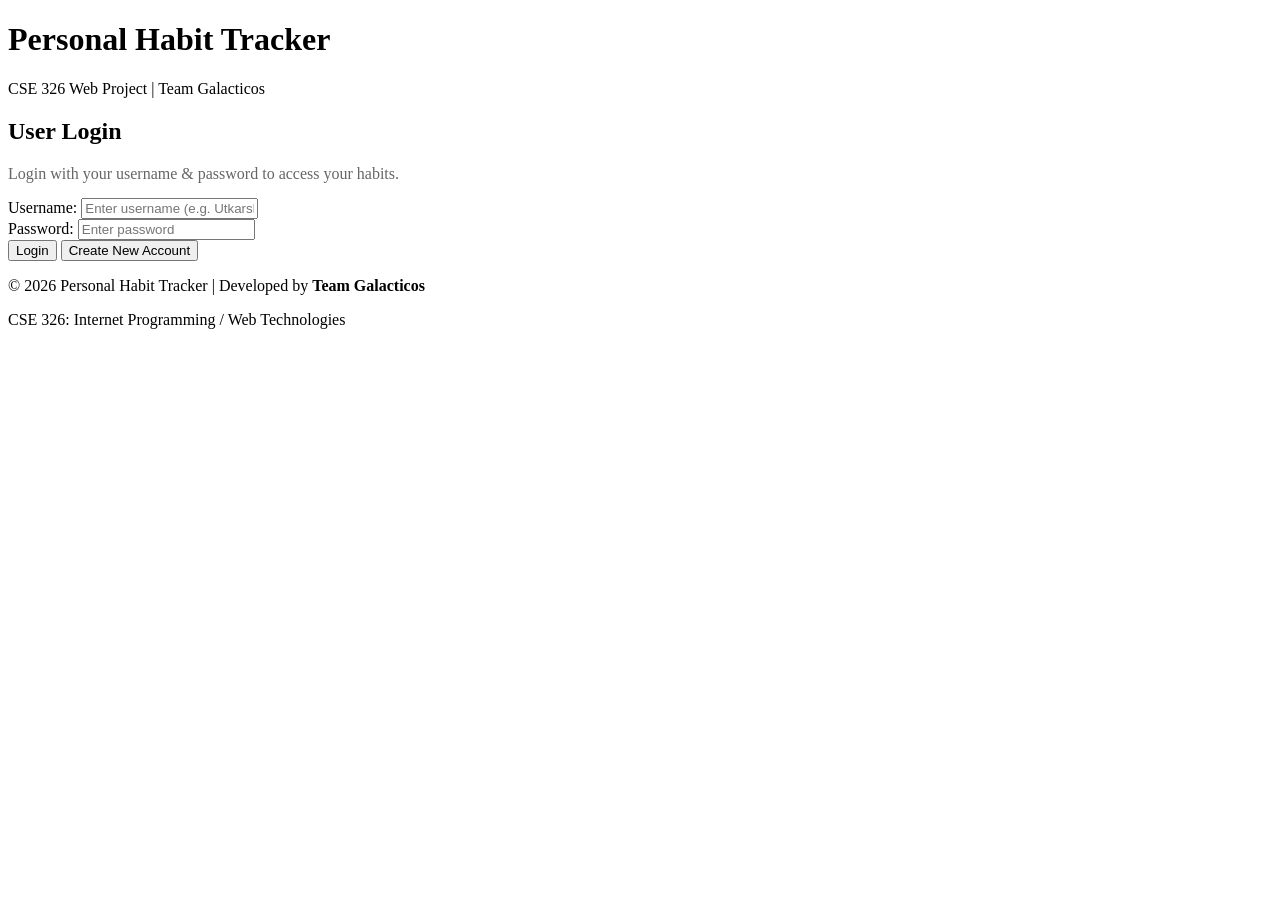
==== index.html @ 127b96db "Add files via upload" ====
<!DOCTYPE html>
<html lang="en">
<head>
  <meta charset="UTF-8">
  <meta name="viewport" content="width=device-width, initial-scale=1.0">
  <title>Personal Habit Tracker - Team Galacticos</title>
  <link rel="stylesheet" href="css/style.css">
</head>
<body>

  <!-- Header Section -->
  <header>
    <div class="header-container">
      <h1>Personal Habit Tracker</h1>
      <p class="subtitle">CSE 326 Web Project | Team Galacticos</p>
    </div>
    <div id="userBar" class="user-bar" style="display: none;">
      <span>Welcome, <strong id="userNameDisplay">User</strong>!</span>
      <button id="logoutBtn" class="btn-logout" onclick="logoutUser()">Logout</button>
    </div>
  </header>

  <main class="container">
    <!-- User Authentication Section (Login & Registration) -->
    <section id="authSection" class="card">
      <h2 id="authTitle">User Login</h2>
      <p id="authSubtitle" style="color: #666; margin-bottom: 15px;">Login with your username & password to access your habits.</p>
      <form id="authForm" onsubmit="handleAuth(event)">
        <div class="form-group">
          <label for="username">Username:</label>
          <input type="text" id="username" placeholder="Enter username (e.g. Utkarsh)" required>
        </div>
        <div class="form-group">
          <label for="password">Password:</label>
          <input type="password" id="password" placeholder="Enter password" required>
        </div>
        <button type="submit" id="authSubmitBtn" class="btn btn-primary">Login</button>
        <button type="button" id="toggleAuthBtn" class="btn btn-secondary" onclick="toggleAuthMode()">Create New Account</button>
      </form>
    </section>

    <!-- Main Habit Tracker App (Visible after Login) -->
    <section id="appSection" style="display: none;">
      
      <!-- Dashboard Summary -->
      <div class="dashboard">
        <div class="stat-box">
          <h3 id="totalCount">0</h3>
          <p>Total Habits</p>
        </div>
        <div class="stat-box">
          <h3 id="completedCount">0</h3>
          <p>Completed</p>
        </div>
        <div class="stat-box">
          <h3 id="pendingCount">0</h3>
          <p>Pending</p>
        </div>
      </div>

      <!-- Progress Bar -->
      <div class="progress-container">
        <div class="progress-info">
          <span>Overall Daily Progress:</span>
          <strong id="progressPercent">0%</strong>
        </div>
        <div class="progress-bar-bg">
          <div id="progressBar" class="progress-bar-fill"></div>
        </div>
      </div>

      <!-- Add / Edit Habit Form -->
      <div class="card">
        <h2 id="formTitle">Add New Habit</h2>
        <form id="habitForm" onsubmit="saveHabit(event)">
          <input type="hidden" id="editIndex" value="-1">
          
          <div class="form-grid">
            <div class="form-group">
              <label for="habitTitle">Habit Name:</label>
              <input type="text" id="habitTitle" placeholder="e.g. Morning Jog, Read 10 Pages" required>
            </div>
            
            <div class="form-group">
              <label for="habitCategory">Category:</label>
              <select id="habitCategory">
                <option value="Health">Health</option>
                <option value="Study">Study</option>
                <option value="Fitness">Fitness</option>
                <option value="Productivity">Productivity</option>
              </select>
            </div>

            <div class="form-group">
              <label for="habitPriority">Priority:</label>
              <select id="habitPriority">
                <option value="High">High</option>
                <option value="Medium" selected>Medium</option>
                <option value="Low">Low</option>
              </select>
            </div>

            <div class="form-group">
              <label for="habitSchedule">Schedule / Frequency:</label>
              <select id="habitSchedule">
                <option value="Daily">Daily</option>
                <option value="Weekly">Weekly</option>
                <option value="Weekdays">Weekdays</option>
              </select>
            </div>
          </div>

          <button type="submit" id="submitBtn" class="btn btn-primary">Add Habit</button>
          <button type="button" id="cancelBtn" class="btn btn-secondary" style="display: none;" onclick="cancelEdit()">Cancel Edit</button>
        </form>
      </div>

      <!-- Search and Filter Bar -->
      <div class="filter-bar">
        <input type="text" id="searchInput" placeholder="Search habits..." oninput="renderHabits()">
        <select id="filterCategory" onchange="renderHabits()">
          <option value="All">All Categories</option>
          <option value="Health">Health</option>
          <option value="Study">Study</option>
          <option value="Fitness">Fitness</option>
          <option value="Productivity">Productivity</option>
        </select>
        <select id="filterStatus" onchange="renderHabits()">
          <option value="All">All Status</option>
          <option value="Completed">Completed</option>
          <option value="Pending">Pending</option>
        </select>
      </div>

      <!-- Habits List -->
      <div id="habitList" class="habit-list">
        <!-- Rendered dynamically by script.js -->
      </div>
    </section>
  </main>

  <!-- Footer -->
  <footer>
    <p>&copy; 2026 Personal Habit Tracker | Developed by <strong>Team Galacticos</strong></p>
    <p>CSE 326: Internet Programming / Web Technologies</p>
  </footer>

  <script src="js/script.js"></script>
</body>
</html>
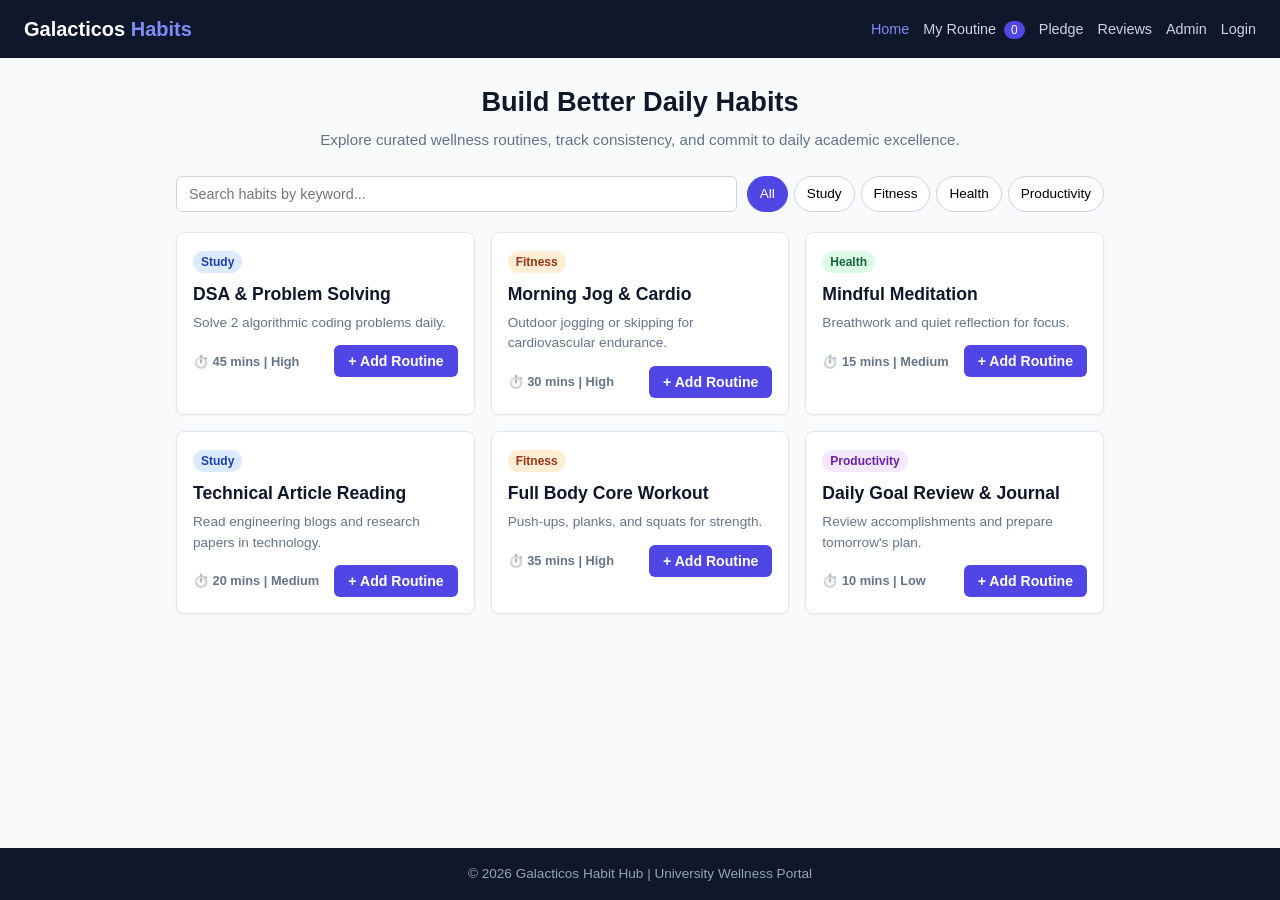
==== commit 10b0b454: "Add files via upload" ====
--- a/index.html
+++ b/index.html
@@ -3,148 +3,47 @@
 <head>
   <meta charset="UTF-8">
   <meta name="viewport" content="width=device-width, initial-scale=1.0">
-  <title>Personal Habit Tracker - Team Galacticos</title>
-  <link rel="stylesheet" href="css/style.css">
+  <title>Galacticos Habits - Student Wellness Portal</title>
+  <link rel="stylesheet" href="styles.css">
 </head>
 <body>
-
-  <!-- Header Section -->
-  <header>
-    <div class="header-container">
-      <h1>Personal Habit Tracker</h1>
-      <p class="subtitle">CSE 326 Web Project | Team Galacticos</p>
-    </div>
-    <div id="userBar" class="user-bar" style="display: none;">
-      <span>Welcome, <strong id="userNameDisplay">User</strong>!</span>
-      <button id="logoutBtn" class="btn-logout" onclick="logoutUser()">Logout</button>
-    </div>
-  </header>
+  <nav>
+    <a href="index.html" class="logo">Galacticos <span>Habits</span></a>
+    <ul class="nav-links">
+      <li><a href="index.html" class="active">Home</a></li>
+      <li><a href="routine.html">My Routine <span class="cart-badge" id="cartBadge">0</span></a></li>
+      <li><a href="pledge.html">Pledge</a></li>
+      <li><a href="reviews.html">Reviews</a></li>
+      <li><a href="admin.html">Admin</a></li>
+      <li id="authLink"><a href="login.html">Login</a></li>
+    </ul>
+  </nav>
 
   <main class="container">
-    <!-- User Authentication Section (Login & Registration) -->
-    <section id="authSection" class="card">
-      <h2 id="authTitle">User Login</h2>
-      <p id="authSubtitle" style="color: #666; margin-bottom: 15px;">Login with your username & password to access your habits.</p>
-      <form id="authForm" onsubmit="handleAuth(event)">
-        <div class="form-group">
-          <label for="username">Username:</label>
-          <input type="text" id="username" placeholder="Enter username (e.g. Utkarsh)" required>
-        </div>
-        <div class="form-group">
-          <label for="password">Password:</label>
-          <input type="password" id="password" placeholder="Enter password" required>
-        </div>
-        <button type="submit" id="authSubmitBtn" class="btn btn-primary">Login</button>
-        <button type="button" id="toggleAuthBtn" class="btn btn-secondary" onclick="toggleAuthMode()">Create New Account</button>
-      </form>
+    <section class="hero">
+      <h1>Build Better Daily Habits</h1>
+      <p>Explore curated wellness routines, track consistency, and commit to daily academic excellence.</p>
     </section>
 
-    <!-- Main Habit Tracker App (Visible after Login) -->
-    <section id="appSection" style="display: none;">
-      
-      <!-- Dashboard Summary -->
-      <div class="dashboard">
-        <div class="stat-box">
-          <h3 id="totalCount">0</h3>
-          <p>Total Habits</p>
-        </div>
-        <div class="stat-box">
-          <h3 id="completedCount">0</h3>
-          <p>Completed</p>
-        </div>
-        <div class="stat-box">
-          <h3 id="pendingCount">0</h3>
-          <p>Pending</p>
-        </div>
+    <div class="controls">
+      <input type="text" id="searchInput" class="search-input" placeholder="Search habits by keyword..." oninput="renderCatalogue()">
+      <div class="filter-pills">
+        <button class="pill active" data-cat="All" onclick="renderCatalogue('All')">All</button>
+        <button class="pill" data-cat="Study" onclick="renderCatalogue('Study')">Study</button>
+        <button class="pill" data-cat="Fitness" onclick="renderCatalogue('Fitness')">Fitness</button>
+        <button class="pill" data-cat="Health" onclick="renderCatalogue('Health')">Health</button>
+        <button class="pill" data-cat="Productivity" onclick="renderCatalogue('Productivity')">Productivity</button>
       </div>
+    </div>
 
-      <!-- Progress Bar -->
-      <div class="progress-container">
-        <div class="progress-info">
-          <span>Overall Daily Progress:</span>
-          <strong id="progressPercent">0%</strong>
-        </div>
-        <div class="progress-bar-bg">
-          <div id="progressBar" class="progress-bar-fill"></div>
-        </div>
-      </div>
-
-      <!-- Add / Edit Habit Form -->
-      <div class="card">
-        <h2 id="formTitle">Add New Habit</h2>
-        <form id="habitForm" onsubmit="saveHabit(event)">
-          <input type="hidden" id="editIndex" value="-1">
-          
-          <div class="form-grid">
-            <div class="form-group">
-              <label for="habitTitle">Habit Name:</label>
-              <input type="text" id="habitTitle" placeholder="e.g. Morning Jog, Read 10 Pages" required>
-            </div>
-            
-            <div class="form-group">
-              <label for="habitCategory">Category:</label>
-              <select id="habitCategory">
-                <option value="Health">Health</option>
-                <option value="Study">Study</option>
-                <option value="Fitness">Fitness</option>
-                <option value="Productivity">Productivity</option>
-              </select>
-            </div>
-
-            <div class="form-group">
-              <label for="habitPriority">Priority:</label>
-              <select id="habitPriority">
-                <option value="High">High</option>
-                <option value="Medium" selected>Medium</option>
-                <option value="Low">Low</option>
-              </select>
-            </div>
-
-            <div class="form-group">
-              <label for="habitSchedule">Schedule / Frequency:</label>
-              <select id="habitSchedule">
-                <option value="Daily">Daily</option>
-                <option value="Weekly">Weekly</option>
-                <option value="Weekdays">Weekdays</option>
-              </select>
-            </div>
-          </div>
-
-          <button type="submit" id="submitBtn" class="btn btn-primary">Add Habit</button>
-          <button type="button" id="cancelBtn" class="btn btn-secondary" style="display: none;" onclick="cancelEdit()">Cancel Edit</button>
-        </form>
-      </div>
-
-      <!-- Search and Filter Bar -->
-      <div class="filter-bar">
-        <input type="text" id="searchInput" placeholder="Search habits..." oninput="renderHabits()">
-        <select id="filterCategory" onchange="renderHabits()">
-          <option value="All">All Categories</option>
-          <option value="Health">Health</option>
-          <option value="Study">Study</option>
-          <option value="Fitness">Fitness</option>
-          <option value="Productivity">Productivity</option>
-        </select>
-        <select id="filterStatus" onchange="renderHabits()">
-          <option value="All">All Status</option>
-          <option value="Completed">Completed</option>
-          <option value="Pending">Pending</option>
-        </select>
-      </div>
-
-      <!-- Habits List -->
-      <div id="habitList" class="habit-list">
-        <!-- Rendered dynamically by script.js -->
-      </div>
-    </section>
+    <section id="catalogueGrid" class="grid"></section>
   </main>
 
-  <!-- Footer -->
   <footer>
-    <p>&copy; 2026 Personal Habit Tracker | Developed by <strong>Team Galacticos</strong></p>
-    <p>CSE 326: Internet Programming / Web Technologies</p>
+    <p>&copy; 2026 Galacticos Habit Hub | University Wellness Portal</p>
   </footer>
 
-  <script src="js/script.js"></script>
+  <script src="app.js"></script>
+  <script>window.addEventListener('DOMContentLoaded', () => renderCatalogue('All'));</script>
 </body>
 </html>
--- a/styles.css
+++ b/styles.css
@@ -0,0 +1,59 @@
+/* Universal Student Portal Stylesheet - Team Galacticos */
+* { margin: 0; padding: 0; box-sizing: border-box; font-family: 'Segoe UI', Arial, sans-serif; }
+body { background: #f8fafc; color: #1e293b; line-height: 1.5; min-height: 100vh; display: flex; flex-direction: column; }
+
+/* Navbar */
+nav { background: #0f172a; color: #fff; padding: 14px 24px; display: flex; justify-content: space-between; align-items: center; flex-wrap: wrap; gap: 10px; }
+.logo { font-size: 1.25rem; font-weight: 700; color: #fff; text-decoration: none; }
+.logo span { color: #818cf8; }
+.nav-links { display: flex; gap: 14px; align-items: center; list-style: none; }
+.nav-links a { color: #cbd5e1; text-decoration: none; font-size: 0.9rem; font-weight: 500; }
+.nav-links a:hover, .nav-links a.active { color: #818cf8; }
+.cart-badge { background: #4f46e5; color: #fff; padding: 2px 7px; border-radius: 10px; font-size: 0.75rem; margin-left: 4px; }
+
+/* Container & Typography */
+.container { max-width: 960px; margin: 24px auto; padding: 0 16px; flex: 1; width: 100%; }
+.hero { text-align: center; margin-bottom: 24px; }
+.hero h1 { font-size: 1.7rem; color: #0f172a; margin-bottom: 6px; }
+.hero p { color: #64748b; font-size: 0.95rem; }
+
+/* Filter Buttons & Search */
+.controls { display: flex; gap: 10px; margin-bottom: 20px; flex-wrap: wrap; justify-content: space-between; }
+.search-input { flex: 1; min-width: 200px; padding: 9px 12px; border: 1px solid #cbd5e1; border-radius: 6px; font-size: 0.9rem; }
+.filter-pills { display: flex; gap: 6px; flex-wrap: wrap; }
+.pill { padding: 7px 12px; border: 1px solid #cbd5e1; background: #fff; border-radius: 20px; cursor: pointer; font-size: 0.85rem; font-weight: 500; }
+.pill.active, .pill:hover { background: #4f46e5; color: #fff; border-color: #4f46e5; }
+
+/* Grid & Cards */
+.grid { display: grid; grid-template-columns: repeat(auto-fit, minmax(260px, 1fr)); gap: 16px; }
+.card { background: #fff; border: 1px solid #e2e8f0; border-radius: 8px; padding: 16px; box-shadow: 0 1px 3px rgba(0,0,0,0.05); }
+.card h3 { font-size: 1.1rem; margin-bottom: 6px; color: #0f172a; }
+.card p { font-size: 0.85rem; color: #64748b; margin-bottom: 12px; }
+.badge { display: inline-block; padding: 2px 8px; border-radius: 12px; font-size: 0.75rem; font-weight: 600; margin-bottom: 8px; }
+.badge-Study { background: #dbeafe; color: #1e40af; }
+.badge-Fitness { background: #ffedd5; color: #9a3412; }
+.badge-Health { background: #dcfce7; color: #166534; }
+.badge-Productivity { background: #f3e8ff; color: #6b21a8; }
+
+/* Buttons */
+.btn { display: inline-block; padding: 8px 14px; border-radius: 6px; border: none; cursor: pointer; font-weight: 600; font-size: 0.88rem; text-decoration: none; text-align: center; }
+.btn-primary { background: #4f46e5; color: #fff; }
+.btn-primary:hover { background: #4338ca; }
+.btn-danger { background: #ef4444; color: #fff; }
+.btn-danger:hover { background: #dc2626; }
+.btn-success { background: #10b981; color: #fff; }
+.btn-block { width: 100%; display: block; }
+
+/* Tables */
+table { width: 100%; border-collapse: collapse; background: #fff; border-radius: 8px; overflow: hidden; border: 1px solid #e2e8f0; }
+th, td { padding: 12px 14px; text-align: left; font-size: 0.9rem; border-bottom: 1px solid #e2e8f0; }
+th { background: #f1f5f9; font-weight: 600; color: #334155; }
+
+/* Forms & Receipt */
+.form-box { max-width: 480px; margin: 0 auto; background: #fff; padding: 22px; border-radius: 8px; border: 1px solid #e2e8f0; }
+.form-group { margin-bottom: 14px; }
+.form-group label { display: block; font-weight: 600; font-size: 0.85rem; margin-bottom: 4px; }
+.form-group input, .form-group select, .form-group textarea { width: 100%; padding: 8px 10px; border: 1px solid #cbd5e1; border-radius: 5px; font-size: 0.9rem; }
+.receipt { background: #fff; border: 2px dashed #4f46e5; border-radius: 8px; padding: 20px; max-width: 500px; margin: 20px auto; }
+footer { background: #0f172a; color: #94a3b8; text-align: center; padding: 16px; font-size: 0.85rem; margin-top: auto; }
+@media (max-width: 650px) { nav { flex-direction: column; align-items: flex-start; } .controls { flex-direction: column; } }
